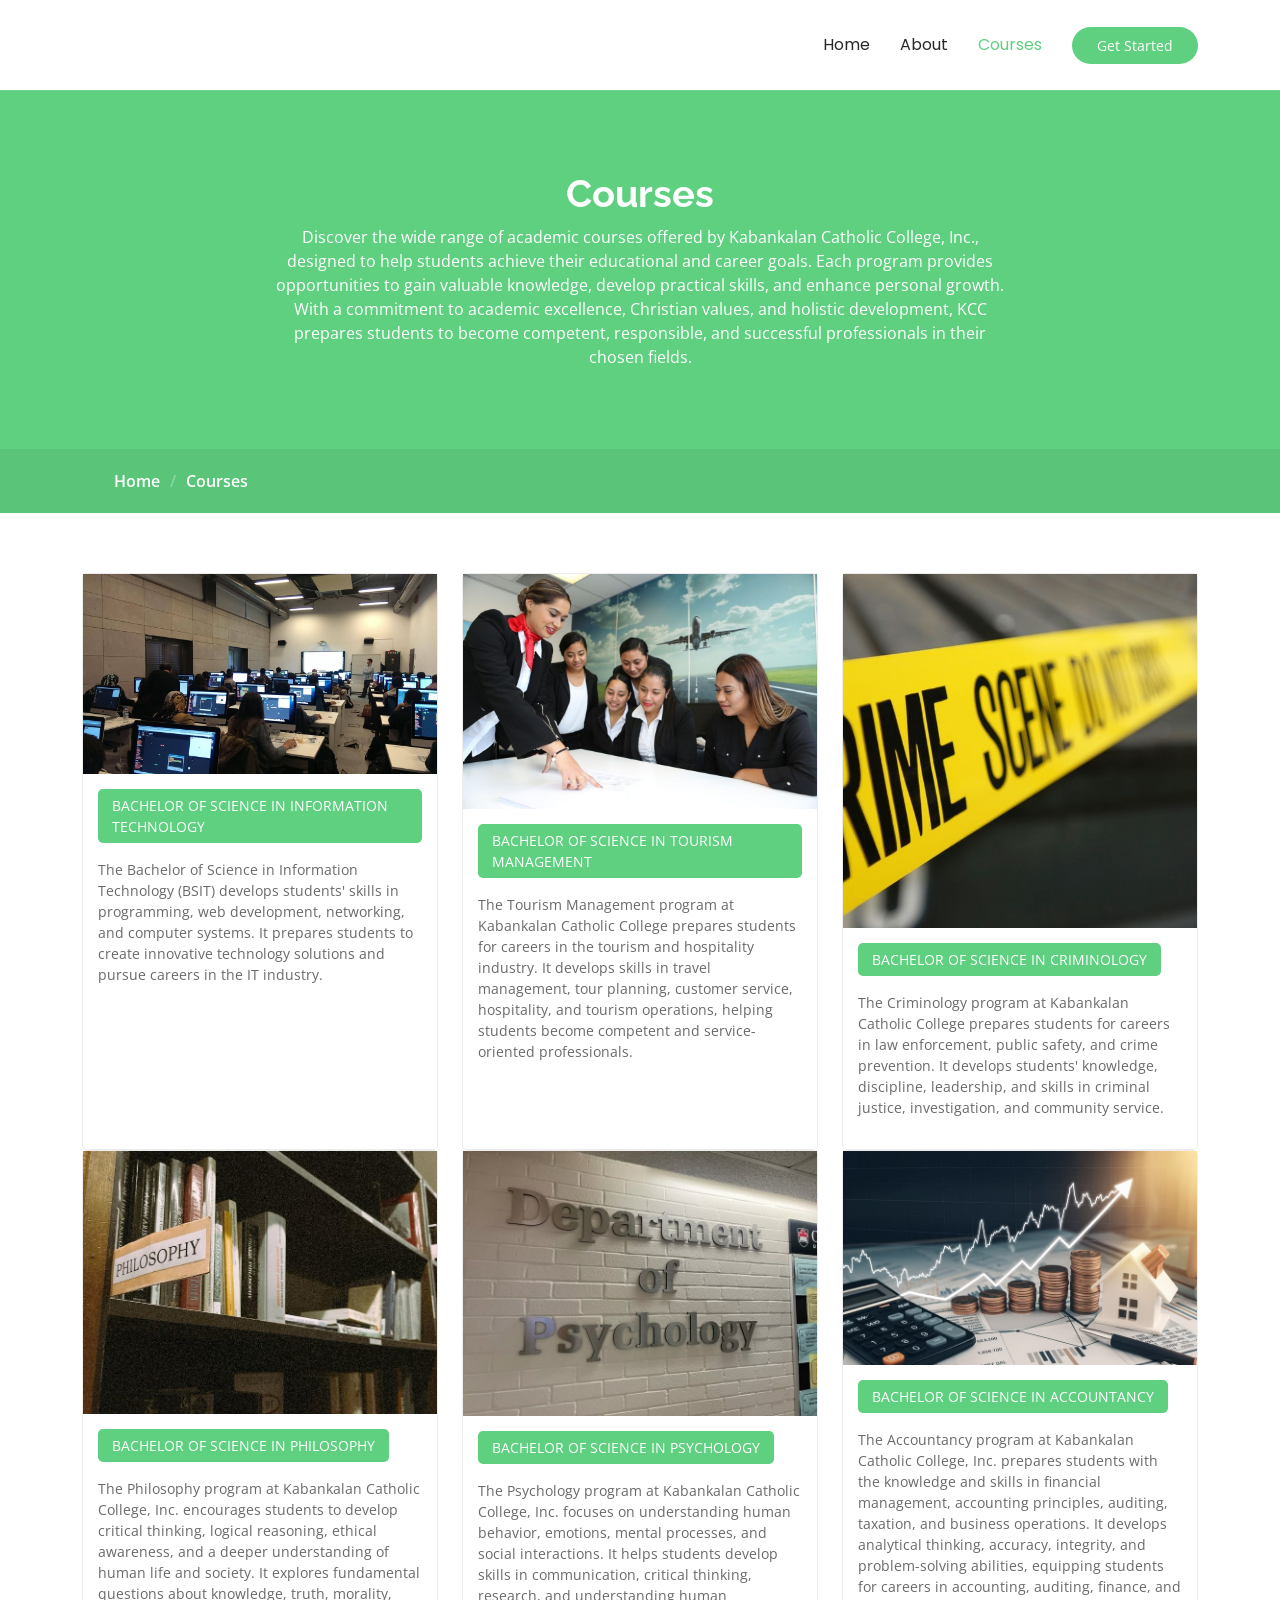
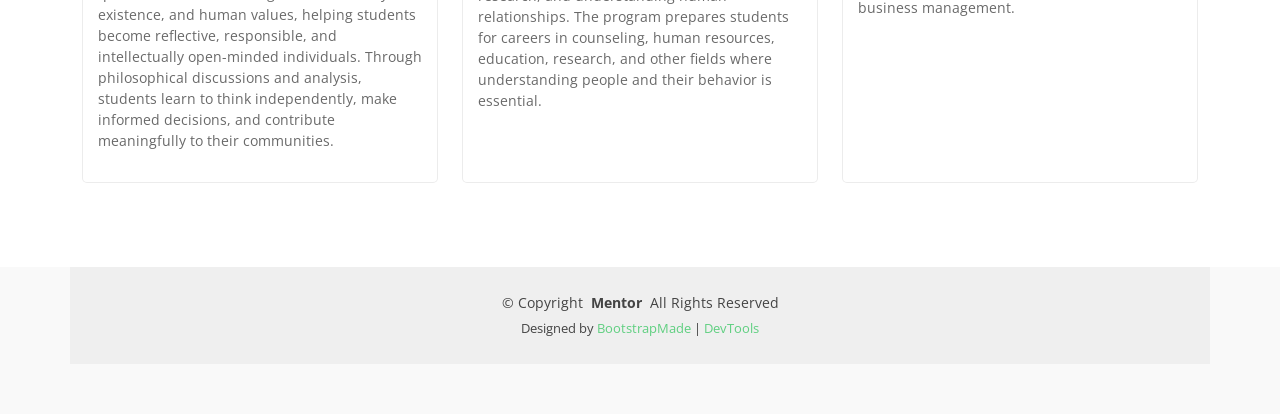
==== anolga-project-2/courses.html @ db8dd502 "Add files via upload" ====
<!DOCTYPE html>
<html lang="en">

<head>
  <meta charset="utf-8">
  <meta content="width=device-width, initial-scale=1.0" name="viewport">
  <title>Courses - Mentor Bootstrap Template</title>
  <meta name="description" content="">
  <meta name="keywords" content="">

  <!-- Favicons -->
  <link href="assets/img/favicon.png" rel="icon">
  <link href="assets/img/apple-touch-icon.png" rel="apple-touch-icon">

  <!-- Fonts -->
  <link href="https://fonts.googleapis.com" rel="preconnect">
  <link href="https://fonts.gstatic.com" rel="preconnect" crossorigin>
  <link
    href="https://fonts.googleapis.com/css2?family=Open+Sans:ital,wght@0,300;0,400;0,500;0,600;0,700;0,800;1,300;1,400;1,500;1,600;1,700;1,800&family=Poppins:ital,wght@0,100;0,200;0,300;0,400;0,500;0,600;0,700;0,800;0,900;1,100;1,200;1,300;1,400;1,500;1,600;1,700;1,800;1,900&family=Raleway:ital,wght@0,100;0,200;0,300;0,400;0,500;0,600;0,700;0,800;0,900;1,100;1,200;1,300;1,400;1,500;1,600;1,700;1,800;1,900&display=swap"
    rel="stylesheet">

  <!-- Vendor CSS Files -->
  <link href="assets/vendor/bootstrap/css/bootstrap.min.css" rel="stylesheet">
  <link href="assets/vendor/bootstrap-icons/bootstrap-icons.css" rel="stylesheet">
  <link href="assets/vendor/aos/aos.css" rel="stylesheet">
  <link href="assets/vendor/glightbox/css/glightbox.min.css" rel="stylesheet">
  <link href="assets/vendor/swiper/swiper-bundle.min.css" rel="stylesheet">

  <!-- Main CSS File -->
  <link href="assets/css/main.css" rel="stylesheet">

  <!-- =======================================================
  * Template Name: Mentor
  * Template URL: https://bootstrapmade.com/mentor-free-education-bootstrap-theme/
  * Updated: Jul 07 2025 with Bootstrap v5.3.7
  * Author: BootstrapMade.com
  * License: https://bootstrapmade.com/license/
  ======================================================== -->
</head>

<body class="courses-page">

  <header id="header" class="header d-flex align-items-center sticky-top">
    <div class="container-fluid container-xl position-relative d-flex align-items-center">

      <a href="index.html" class="logo d-flex align-items-center me-auto">
        <!-- Uncomment the line below if you also wish to use an image logo -->
        <!-- <img src="assets/img/logo.webp" alt=""> -->
      </a>

      <nav id="navmenu" class="navmenu">
        <ul>
          <li><a href="index.html">Home<br></a></li>
          <li><a href="about.html">About</a></li>
          <li><a href="courses.html" class="active">Courses</a></li>
        </ul>
        <i class="mobile-nav-toggle d-xl-none bi bi-list"></i>
      </nav>

      <a class="btn-getstarted" href="courses.html">Get Started</a>

    </div>
  </header>

  <main class="main">

    <!-- Page Title -->
    <div class="page-title" data-aos="fade">
      <div class="heading">
        <div class="container">
          <div class="row d-flex justify-content-center text-center">
            <div class="col-lg-8">
              <h1>Courses</h1>
              <p class="mb-0">Discover the wide range of academic courses offered by Kabankalan Catholic College, Inc., designed to help students achieve their educational and career goals. Each program provides opportunities to gain valuable knowledge, develop practical skills, and enhance personal growth. With a commitment to academic excellence, Christian values, and holistic development, KCC prepares students to become competent, responsible, and successful professionals in their chosen fields.</p>
            </div>
          </div>
        </div>
      </div>
      <nav class="breadcrumbs">
        <div class="container">
          <ol>
            <li><a href="index.html">Home</a></li>
            <li class="current">Courses</li>
          </ol>
        </div>
      </nav>
    </div><!-- End Page Title -->

    <!-- Courses Section -->
    <section id="courses" class="courses section">

      <div class="container">

        <div class="row">

          <div class="col-lg-4 col-md-6 d-flex align-items-stretch" data-aos="zoom-in" data-aos-delay="100">
            <div class="course-item">
              <img src="assets/img/course/course-pinterest.jpg" class="img-fluid" alt="Students working with computers in a technology course">
              <div class="course-content">
                <div class="d-flex justify-content-between align-items-center mb-3">
                  <p class="category">BACHELOR OF SCIENCE IN INFORMATION TECHNOLOGY</p>
                </div>

                <p class="description">The Bachelor of Science in Information Technology (BSIT) develops students' skills in programming, web development, networking, and computer systems. It prepares students to create innovative technology solutions and pursue careers in the IT industry.</p>
              </div>
            </div>
          </div> <!-- End Course Item-->

          <div class="col-lg-4 col-md-6 d-flex align-items-stretch mt-4 mt-md-0" data-aos="zoom-in"
            data-aos-delay="200">
            <div class="course-item">
              <img src="assets/img/course/marketing-pinterest.jpg" class="img-fluid" alt="Aviation marketing team reviewing plans">
              <div class="course-content">
                <div class="d-flex justify-content-between align-items-center mb-3">
                  <p class="category">BACHELOR OF SCIENCE IN TOURISM MANAGEMENT</p>
                </div>

                <p class="description">The Tourism Management program at Kabankalan Catholic College prepares students for careers in the tourism and hospitality industry. It develops skills in travel management, tour planning, customer service, hospitality, and tourism operations, helping students become competent and service-oriented professionals.</p>
              </div>
            </div>
          </div> <!-- End Course Item-->

          <div class="col-lg-4 col-md-6 d-flex align-items-stretch mt-4 mt-lg-0" data-aos="zoom-in"
            data-aos-delay="300">
            <div class="course-item">
              <img src="assets/img/course/content-pinterest.jpg" class="img-fluid" alt="Crime scene tape for criminology course">
              <div class="course-content">
                <div class="d-flex justify-content-between align-items-center mb-3">
                  <p class="category">BACHELOR OF SCIENCE IN CRIMINOLOGY</p>
                </div>

                <p class="description">The Criminology program at Kabankalan Catholic College prepares students for careers in law enforcement, public safety, and crime prevention. It develops students' knowledge, discipline, leadership, and skills in criminal justice, investigation, and community service.</p>
              </div>
            </div>
          </div>
          
        <div class="col-lg-4 col-md-6 d-flex align-items-stretch mt-4 mt-lg-0" data-aos="zoom-in"
            data-aos-delay="300">
            <div class="course-item">
              <img src="assets/img/course/philosophy-pinterest.jpg" class="img-fluid" alt="Philosophy books on a library shelf">
              <div class="course-content">
                <div class="d-flex justify-content-between align-items-center mb-3">
                  <p class="category">BACHELOR OF SCIENCE IN PHILOSOPHY</p>
                </div>

                <p class="description">The Philosophy program at Kabankalan Catholic College, Inc. encourages students to develop critical thinking, logical reasoning, ethical awareness, and a deeper understanding of human life and society. It explores fundamental questions about knowledge, truth, morality, existence, and human values, helping students become reflective, responsible, and intellectually open-minded individuals. Through philosophical discussions and analysis, students learn to think independently, make informed decisions, and contribute meaningfully to their communities.</p>
              </div>
            </div>
          </div>

          <div class="col-lg-4 col-md-6 d-flex align-items-stretch mt-4 mt-lg-0" data-aos="zoom-in"
            data-aos-delay="300">
            <div class="course-item">
              <img src="assets/img/course/psychology-pinterest.jpg" class="img-fluid" alt="Department of Psychology sign on a wall">
              <div class="course-content">
                <div class="d-flex justify-content-between align-items-center mb-3">
                  <p class="category">BACHELOR OF SCIENCE IN PSYCHOLOGY</p>
                </div>

                <p class="description">The Psychology program at Kabankalan Catholic College, Inc. focuses on understanding human behavior, emotions, mental processes, and social interactions. It helps students develop skills in communication, critical thinking, research, and understanding human relationships. The program prepares students for careers in counseling, human resources, education, research, and other fields where understanding people and their behavior is essential.</p>
              </div>
            </div>
          </div>

          <div class="col-lg-4 col-md-6 d-flex align-items-stretch mt-4 mt-lg-0" data-aos="zoom-in"
            data-aos-delay="300">
            <div class="course-item">
              <img src="assets/img/course/accountancy-pinterest.jpg" class="img-fluid" alt="Calculator, coins, and a rising financial chart">
              <div class="course-content">
                <div class="d-flex justify-content-between align-items-center mb-3">
                  <p class="category">BACHELOR OF SCIENCE IN ACCOUNTANCY</p>
                </div>

                <p class="description">The Accountancy program at Kabankalan Catholic College, Inc. prepares students with the knowledge and skills in financial management, accounting principles, auditing, taxation, and business operations. It develops analytical thinking, accuracy, integrity, and problem-solving abilities, equipping students for careers in accounting, auditing, finance, and business management.</p>
              </div>
            </div>
          </div>

        </div>

      </div>

    </section><!-- /Courses Section -->

  </main>

  <footer id="footer" class="footer position-relative light-background">

    <div class="container copyright text-center mt-4">
      <p>© <span>Copyright</span> <strong class="px-1 sitename">Mentor</strong> <span>All Rights Reserved</span></p>
      <div class="credits">
        <!-- All the links in the footer should remain intact. -->
        <!-- You can delete the links only if you've purchased the pro version. -->
        <!-- Licensing information: https://bootstrapmade.com/license/ -->
        Designed by <a href="https://bootstrapmade.com/">BootstrapMade</a> | <a
          href="https://bootstrapmade.com/tools/">DevTools</a>
      </div>
    </div>

  </footer>

  <!-- Scroll Top -->
  <a href="#" id="scroll-top" class="scroll-top d-flex align-items-center justify-content-center"><i
      class="bi bi-arrow-up-short"></i></a>

  <!-- Preloader -->
  <div id="preloader"></div>

  <!-- Vendor JS Files -->
  <script src="assets/vendor/bootstrap/js/bootstrap.bundle.min.js"></script>
  <script src="assets/vendor/aos/aos.js"></script>
  <script src="assets/vendor/glightbox/js/glightbox.min.js"></script>
  <script src="assets/vendor/purecounter/purecounter_vanilla.js"></script>
  <script src="assets/vendor/swiper/swiper-bundle.min.js"></script>

  <!-- Main JS File -->
  <script src="assets/js/main.js"></script>

</body>

</html>
---- anolga-project-2/assets/css/main.css ----
/**
* Template Name: Mentor
* Template URL: https://bootstrapmade.com/mentor-free-education-bootstrap-theme/
* Updated: Jul 07 2025 with Bootstrap v5.3.7
* Author: BootstrapMade.com
* License: https://bootstrapmade.com/license/
*/

/*--------------------------------------------------------------
# Font & Color Variables
# Help: https://bootstrapmade.com/color-system/
--------------------------------------------------------------*/
/* Fonts */
:root {
  --default-font: "Open Sans",  system-ui, -apple-system, "Segoe UI", Roboto, "Helvetica Neue", Arial, "Noto Sans", "Liberation Sans", sans-serif, "Apple Color Emoji", "Segoe UI Emoji", "Segoe UI Symbol", "Noto Color Emoji";
  --heading-font: "Raleway",  sans-serif;
  --nav-font: "Poppins",  sans-serif;
}

/* Global Colors - The following color variables are used throughout the website. Updating them here will change the color scheme of the entire website */
:root { 
  --background-color: #ffffff; /* Background color for the entire website, including individual sections */
  --default-color: #444444; /* Default color used for the majority of the text content across the entire website */
  --heading-color: #37423b; /* Color for headings, subheadings and title throughout the website */
  --accent-color: #5fcf80; /* Accent color that represents your brand on the website. It's used for buttons, links, and other elements that need to stand out */
  --surface-color: #ffffff; /* The surface color is used as a background of boxed elements within sections, such as cards, icon boxes, or other elements that require a visual separation from the global background. */
  --contrast-color: #ffffff; /* Contrast color for text, ensuring readability against backgrounds of accent, heading, or default colors. */
}

/* Nav Menu Colors - The following color variables are used specifically for the navigation menu. They are separate from the global colors to allow for more customization options */
:root {
  --nav-color: #272828;  /* The default color of the main navmenu links */
  --nav-hover-color: #5fcf80; /* Applied to main navmenu links when they are hovered over or active */
  --nav-mobile-background-color: #ffffff; /* Used as the background color for mobile navigation menu */
  --nav-dropdown-background-color: #ffffff; /* Used as the background color for dropdown items that appear when hovering over primary navigation items */
  --nav-dropdown-color: #272828; /* Used for navigation links of the dropdown items in the navigation menu. */
  --nav-dropdown-hover-color: #5fcf80; /* Similar to --nav-hover-color, this color is applied to dropdown navigation links when they are hovered over. */
}

/* Color Presets - These classes override global colors when applied to any section or element, providing reuse of the sam color scheme. */

.light-background {
  --background-color: #f9f9f9;
  --surface-color: #ffffff;
}

.dark-background {
  --background-color: #060606;
  --default-color: #ffffff;
  --heading-color: #ffffff;
  --surface-color: #252525;
  --contrast-color: #ffffff;
}

/* Smooth scroll */
:root {
  scroll-behavior: smooth;
}

/*--------------------------------------------------------------
# General Styling & Shared Classes
--------------------------------------------------------------*/
body {
  color: var(--default-color);
  background-color: var(--background-color);
  font-family: var(--default-font);
}

a {
  color: var(--accent-color);
  text-decoration: none;
  transition: 0.3s;
}

a:hover {
  color: color-mix(in srgb, var(--accent-color), transparent 25%);
  text-decoration: none;
}

h1,
h2,
h3,
h4,
h5,
h6 {
  color: var(--heading-color);
  font-family: var(--heading-font);
}

/* Email Form Messages
------------------------------*/
.email-form .error-message {
  display: none;
  background: #df1529;
  color: #ffffff;
  text-align: left;
  padding: 15px;
  margin-bottom: 24px;
  font-weight: 600;
}

.email-form .sent-message {
  display: none;
  color: #ffffff;
  background: #059652;
  text-align: center;
  padding: 15px;
  margin-bottom: 24px;
  font-weight: 600;
}

.email-form .loading {
  display: none;
  background: var(--surface-color);
  text-align: center;
  padding: 15px;
  margin-bottom: 24px;
}

.email-form .loading:before {
  content: "";
  display: inline-block;
  border-radius: 50%;
  width: 24px;
  height: 24px;
  margin: 0 10px -6px 0;
  border: 3px solid var(--accent-color);
  border-top-color: var(--surface-color);
  animation: email-form-loading 1s linear infinite;
}

@keyframes email-form-loading {
  0% {
    transform: rotate(0deg);
  }

  100% {
    transform: rotate(360deg);
  }
}

/* Pulsating Play Button
------------------------------*/
.pulsating-play-btn {
  width: 94px;
  height: 94px;
  background: radial-gradient(var(--accent-color) 50%, color-mix(in srgb, var(--accent-color), transparent 75%) 52%);
  border-radius: 50%;
  display: block;
  position: relative;
  overflow: hidden;
}

.pulsating-play-btn:before {
  content: "";
  position: absolute;
  width: 120px;
  height: 120px;
  animation-delay: 0s;
  animation: pulsate-play-btn 2s;
  animation-direction: forwards;
  animation-iteration-count: infinite;
  animation-timing-function: steps;
  opacity: 1;
  border-radius: 50%;
  border: 5px solid color-mix(in srgb, var(--accent-color), transparent 30%);
  top: -15%;
  left: -15%;
  background: rgba(198, 16, 0, 0);
}

.pulsating-play-btn:after {
  content: "";
  position: absolute;
  left: 50%;
  top: 50%;
  transform: translateX(-40%) translateY(-50%);
  width: 0;
  height: 0;
  border-top: 10px solid transparent;
  border-bottom: 10px solid transparent;
  border-left: 15px solid #fff;
  z-index: 100;
  transition: all 400ms cubic-bezier(0.55, 0.055, 0.675, 0.19);
}

.pulsating-play-btn:hover:before {
  content: "";
  position: absolute;
  left: 50%;
  top: 50%;
  transform: translateX(-40%) translateY(-50%);
  width: 0;
  height: 0;
  border: none;
  border-top: 10px solid transparent;
  border-bottom: 10px solid transparent;
  border-left: 15px solid #fff;
  z-index: 200;
  animation: none;
  border-radius: 0;
}

.pulsating-play-btn:hover:after {
  border-left: 15px solid var(--accent-color);
  transform: scale(20);
}

@keyframes pulsate-play-btn {
  0% {
    transform: scale(0.6, 0.6);
    opacity: 1;
  }

  100% {
    transform: scale(1, 1);
    opacity: 0;
  }
}

/*--------------------------------------------------------------
# Global Header
--------------------------------------------------------------*/
.header {
  color: var(--default-color);
  background-color: var(--background-color);
  padding: 15px 0;
  transition: all 0.5s;
  z-index: 997;
}

.header .logo {
  line-height: 1;
}

.header .logo img {
  max-height: 36px;
  margin-right: 8px;
}

.header .logo h1 {
  font-weight: 700;
  font-size: 30px;
  margin: 0;
  letter-spacing: 1px;
  text-transform: uppercase;
  color: var(--accent-color);
}

.header .btn-getstarted,
.header .btn-getstarted:focus {
  color: var(--contrast-color);
  background: var(--accent-color);
  font-size: 14px;
  padding: 8px 25px;
  margin: 0 0 0 30px;
  border-radius: 50px;
  transition: 0.3s;
}

.header .btn-getstarted:hover,
.header .btn-getstarted:focus:hover {
  color: var(--contrast-color);
  background: color-mix(in srgb, var(--accent-color), transparent 15%);
}

@media (max-width: 1200px) {
  .header .logo {
    order: 1;
  }

  .header .btn-getstarted {
    order: 2;
    margin: 0 15px 0 0;
    padding: 6px 15px;
  }

  .header .navmenu {
    order: 3;
  }
}

.scrolled .header {
  box-shadow: 0px 0 18px rgba(0, 0, 0, 0.1);
}

/*--------------------------------------------------------------
# Navigation Menu
--------------------------------------------------------------*/
/* Navmenu - Desktop */
@media (min-width: 1200px) {
  .navmenu {
    padding: 0;
  }

  .navmenu ul {
    margin: 0;
    padding: 0;
    display: flex;
    list-style: none;
    align-items: center;
  }

  .navmenu li {
    position: relative;
  }

  .navmenu a,
  .navmenu a:focus {
    color: var(--nav-color);
    padding: 18px 15px;
    font-size: 16px;
    font-family: var(--nav-font);
    font-weight: 400;
    display: flex;
    align-items: center;
    justify-content: space-between;
    white-space: nowrap;
    transition: 0.3s;
  }

  .navmenu a i,
  .navmenu a:focus i {
    font-size: 12px;
    line-height: 0;
    margin-left: 5px;
    transition: 0.3s;
  }

  .navmenu li:last-child a {
    padding-right: 0;
  }

  .navmenu li:hover>a,
  .navmenu .active,
  .navmenu .active:focus {
    color: var(--nav-hover-color);
  }

  .navmenu .dropdown ul {
    margin: 0;
    padding: 10px 0;
    background: var(--nav-dropdown-background-color);
    display: block;
    position: absolute;
    visibility: hidden;
    left: 14px;
    top: 130%;
    opacity: 0;
    transition: 0.3s;
    border-radius: 4px;
    z-index: 99;
    box-shadow: 0px 0px 30px rgba(0, 0, 0, 0.1);
  }

  .navmenu .dropdown ul li {
    min-width: 200px;
  }

  .navmenu .dropdown ul a {
    padding: 10px 20px;
    font-size: 15px;
    text-transform: none;
    color: var(--nav-dropdown-color);
  }

  .navmenu .dropdown ul a i {
    font-size: 12px;
  }

  .navmenu .dropdown ul a:hover,
  .navmenu .dropdown ul .active:hover,
  .navmenu .dropdown ul li:hover>a {
    color: var(--nav-dropdown-hover-color);
  }

  .navmenu .dropdown:hover>ul {
    opacity: 1;
    top: 100%;
    visibility: visible;
  }

  .navmenu .dropdown .dropdown ul {
    top: 0;
    left: -90%;
    visibility: hidden;
  }

  .navmenu .dropdown .dropdown:hover>ul {
    opacity: 1;
    top: 0;
    left: -100%;
    visibility: visible;
  }
}

/* Navmenu - Mobile */
@media (max-width: 1199px) {
  .mobile-nav-toggle {
    color: var(--nav-color);
    font-size: 28px;
    line-height: 0;
    margin-right: 10px;
    cursor: pointer;
    transition: color 0.3s;
  }

  .navmenu {
    padding: 0;
    z-index: 9997;
  }

  .navmenu ul {
    display: none;
    list-style: none;
    position: absolute;
    inset: 60px 20px 20px 20px;
    padding: 10px 0;
    margin: 0;
    border-radius: 6px;
    background-color: var(--nav-mobile-background-color);
    border: 1px solid color-mix(in srgb, var(--default-color), transparent 90%);
    box-shadow: none;
    overflow-y: auto;
    transition: 0.3s;
    z-index: 9998;
  }

  .navmenu a,
  .navmenu a:focus {
    color: var(--nav-dropdown-color);
    padding: 10px 20px;
    font-family: var(--nav-font);
    font-size: 17px;
    font-weight: 500;
    display: flex;
    align-items: center;
    justify-content: space-between;
    white-space: nowrap;
    transition: 0.3s;
  }

  .navmenu a i,
  .navmenu a:focus i {
    font-size: 12px;
    line-height: 0;
    margin-left: 5px;
    width: 30px;
    height: 30px;
    display: flex;
    align-items: center;
    justify-content: center;
    border-radius: 50%;
    transition: 0.3s;
    background-color: color-mix(in srgb, var(--accent-color), transparent 90%);
  }

  .navmenu a i:hover,
  .navmenu a:focus i:hover {
    background-color: var(--accent-color);
    color: var(--contrast-color);
  }

  .navmenu a:hover,
  .navmenu .active,
  .navmenu .active:focus {
    color: var(--nav-dropdown-hover-color);
  }

  .navmenu .active i,
  .navmenu .active:focus i {
    background-color: var(--accent-color);
    color: var(--contrast-color);
    transform: rotate(180deg);
  }

  .navmenu .dropdown ul {
    position: static;
    display: none;
    z-index: 99;
    padding: 10px 0;
    margin: 10px 20px;
    background-color: var(--nav-dropdown-background-color);
    transition: all 0.5s ease-in-out;
  }

  .navmenu .dropdown ul ul {
    background-color: rgba(33, 37, 41, 0.1);
  }

  .navmenu .dropdown>.dropdown-active {
    display: block;
    background-color: rgba(33, 37, 41, 0.03);
  }

  .mobile-nav-active {
    overflow: hidden;
  }

  .mobile-nav-active .mobile-nav-toggle {
    color: #fff;
    position: absolute;
    font-size: 32px;
    top: 15px;
    right: 15px;
    margin-right: 0;
    z-index: 9999;
  }

  .mobile-nav-active .navmenu {
    position: fixed;
    overflow: hidden;
    inset: 0;
    background: rgba(33, 37, 41, 0.8);
    transition: 0.3s;
  }

  .mobile-nav-active .navmenu>ul {
    display: block;
  }
}

/*--------------------------------------------------------------
# Global Footer
--------------------------------------------------------------*/
.footer {
  color: var(--default-color);
  background-color: var(--background-color);
  font-size: 14px;
  padding-bottom: 50px;
  position: relative;
}

.footer .footer-top {
  padding-top: 50px;
}

.footer .footer-about .logo {
  margin-bottom: 0;
}

.footer .footer-about .logo img {
  max-height: 40px;
  margin-right: 6px;
}

.footer .footer-about .logo span {
  font-size: 26px;
  font-weight: 700;
  letter-spacing: 1px;
  font-family: var(--heading-font);
  color: var(--heading-color);
}

.footer .footer-about p {
  font-size: 14px;
  font-family: var(--heading-font);
}

.footer .social-links a {
  display: flex;
  align-items: center;
  justify-content: center;
  width: 40px;
  height: 40px;
  border-radius: 50%;
  border: 1px solid color-mix(in srgb, var(--default-color), transparent 50%);
  font-size: 16px;
  color: color-mix(in srgb, var(--default-color), transparent 30%);
  margin-right: 10px;
  transition: 0.3s;
}

.footer .social-links a:hover {
  color: var(--accent-color);
  border-color: var(--accent-color);
}

.footer h4 {
  font-size: 16px;
  font-weight: bold;
  position: relative;
  padding-bottom: 12px;
}

.footer .footer-links {
  margin-bottom: 30px;
}

.footer .footer-links ul {
  list-style: none;
  padding: 0;
  margin: 0;
}

.footer .footer-links ul i {
  padding-right: 2px;
  font-size: 12px;
  line-height: 0;
}

.footer .footer-links ul li {
  padding: 10px 0;
  display: flex;
  align-items: center;
}

.footer .footer-links ul li:first-child {
  padding-top: 0;
}

.footer .footer-links ul a {
  color: color-mix(in srgb, var(--default-color), transparent 30%);
  display: inline-block;
  line-height: 1;
}

.footer .footer-links ul a:hover {
  color: var(--accent-color);
}

.footer .footer-contact p {
  margin-bottom: 5px;
}

.footer .footer-newsletter .newsletter-form {
  margin-top: 30px;
  margin-bottom: 15px;
  padding: 6px 8px;
  position: relative;
  border-radius: 50px;
  border: 1px solid color-mix(in srgb, var(--default-color), transparent 80%);
  display: flex;
  background-color: var(--surface-color);
  transition: 0.3s;
}

.footer .footer-newsletter .newsletter-form:focus-within {
  border-color: var(--accent-color);
}

.footer .footer-newsletter .newsletter-form input[type=email] {
  border: 0;
  padding: 4px 8px;
  width: 100%;
  background-color: var(--surface-color);
  color: var(--default-color);
}

.footer .footer-newsletter .newsletter-form input[type=email]:focus-visible {
  outline: none;
}

.footer .footer-newsletter .newsletter-form input[type=submit] {
  border: 0;
  font-size: 16px;
  padding: 0 20px 2px 20px;
  margin: -7px -8px -7px 0;
  background: var(--accent-color);
  color: var(--contrast-color);
  transition: 0.3s;
  border-radius: 50px;
}

.footer .footer-newsletter .newsletter-form input[type=submit]:hover {
  background: color-mix(in srgb, var(--accent-color), transparent 20%);
}

.footer .copyright {
  padding-top: 25px;
  padding-bottom: 25px;
  background-color: color-mix(in srgb, var(--default-color), transparent 95%);
}

.footer .copyright p {
  margin-bottom: 0;
}

.footer .credits {
  margin-top: 6px;
  font-size: 13px;
}

/*--------------------------------------------------------------
# Preloader
--------------------------------------------------------------*/
#preloader {
  position: fixed;
  inset: 0;
  z-index: 999999;
  overflow: hidden;
  background: var(--background-color);
  transition: all 0.6s ease-out;
}

#preloader:before {
  content: "";
  position: fixed;
  top: calc(50% - 30px);
  left: calc(50% - 30px);
  border: 6px solid #ffffff;
  border-color: var(--accent-color) transparent var(--accent-color) transparent;
  border-radius: 50%;
  width: 60px;
  height: 60px;
  animation: animate-preloader 1.5s linear infinite;
}

@keyframes animate-preloader {
  0% {
    transform: rotate(0deg);
  }

  100% {
    transform: rotate(360deg);
  }
}

/*--------------------------------------------------------------
# Scroll Top Button
--------------------------------------------------------------*/
.scroll-top {
  position: fixed;
  visibility: hidden;
  opacity: 0;
  right: 15px;
  bottom: -15px;
  z-index: 99999;
  background-color: var(--accent-color);
  width: 44px;
  height: 44px;
  border-radius: 50px;
  transition: all 0.4s;
}

.scroll-top i {
  font-size: 24px;
  color: var(--contrast-color);
  line-height: 0;
}

.scroll-top:hover {
  background-color: color-mix(in srgb, var(--accent-color), transparent 20%);
  color: var(--contrast-color);
}

.scroll-top.active {
  visibility: visible;
  opacity: 1;
  bottom: 15px;
}

/*--------------------------------------------------------------
# Disable aos animation delay on mobile devices
--------------------------------------------------------------*/
@media screen and (max-width: 768px) {
  [data-aos-delay] {
    transition-delay: 0 !important;
  }
}

/*--------------------------------------------------------------
# Global Page Titles & Breadcrumbs
--------------------------------------------------------------*/
.page-title {
  --default-color: var(--contrast-color);
  --background-color: var(--accent-color);
  --heading-color: var(--contrast-color);
  color: var(--default-color);
  background-color: var(--background-color);
  position: relative;
}

.page-title .heading {
  padding: 80px 0;
  border-top: 1px solid color-mix(in srgb, var(--default-color), transparent 90%);
}

.page-title .heading h1 {
  font-size: 38px;
  font-weight: 700;
}

.page-title nav {
  background-color: color-mix(in srgb, var(--accent-color) 90%, black 5%);
  padding: 20px 0;
}

.page-title nav a {
  color: var(--default-color);
}

.page-title nav ol {
  display: flex;
  flex-wrap: wrap;
  list-style: none;
  margin: 0;
  font-size: 16px;
  font-weight: 600;
}

.page-title nav ol li+li {
  padding-left: 10px;
}

.page-title nav ol li+li::before {
  content: "/";
  display: inline-block;
  padding-right: 10px;
  color: color-mix(in srgb, var(--default-color), transparent 70%);
}

/*--------------------------------------------------------------
# Global Sections
--------------------------------------------------------------*/
section,
.section {
  color: var(--default-color);
  background-color: var(--background-color);
  padding: 60px 0;
  scroll-margin-top: 900px;
  overflow: clip;
}

@media (max-width: 1199px) {

  section,
  .section {
    scroll-margin-top: 66px;
  }
}

/*--------------------------------------------------------------
# Global Section Titles
--------------------------------------------------------------*/
.section-title {
  padding-bottom: 60px;
  position: relative;
}

.section-title h2 {
  font-size: 14px;
  font-weight: 500;
  padding: 0;
  line-height: 1px;
  margin: 0;
  letter-spacing: 1.5px;
  text-transform: uppercase;
  color: color-mix(in srgb, var(--default-color), transparent 50%);
  position: relative;
}

.section-title h2::after {
  content: "";
  width: 120px;
  height: 1px;
  display: inline-block;
  background: var(--accent-color);
  margin: 4px 10px;
}

.section-title p {
  color: var(--heading-color);
  margin: 0;
  font-size: 36px;
  font-weight: 700;
  font-family: var(--nav-font);
  text-transform: uppercase;
}

/*--------------------------------------------------------------
# Hero Section
--------------------------------------------------------------*/
.hero {
  width: 100%;
  min-height: 80vh;
  position: relative;
  padding: 80px 0;
  display: flex;
  align-items: center;
  justify-content: center;
  color: var(--default-color);
}

.hero img {
  position: absolute;
  inset: 0;
  display: block;
  width: 100%;
  height: 100%;
  object-fit: cover;
  z-index: 1;
}

.hero:before {
  content: "";
  background: color-mix(in srgb, var(--background-color), transparent 60%);
  position: absolute;
  inset: 0;
  z-index: 2;
}

.hero .container {
  position: relative;
  z-index: 3;
}

.hero h2 {
  margin: 0;
  font-size: 48px;
  font-weight: 700;
}

.hero p {
  color: color-mix(in srgb, var(--default-color), transparent 20%);
  margin: 10px 0 0 0;
  font-size: 24px;
}

.hero .btn-get-started {
  font-weight: 500;
  font-size: 15px;
  letter-spacing: 1px;
  display: inline-block;
  padding: 8px 35px 10px 35px;
  border-radius: 50px;
  transition: 0.4s;
  margin-top: 30px;
  border: 2px solid var(--default-color);
  color: var(--default-color);
}

.hero .btn-get-started:hover {
  background: var(--accent-color);
  border: 2px solid var(--accent-color);
}

@media (max-width: 768px) {
  .hero h2 {
    font-size: 32px;
  }

  .hero p {
    font-size: 18px;
  }
}

/*--------------------------------------------------------------
# About Section
--------------------------------------------------------------*/
.about .content h3 {
  font-size: 2rem;
  font-weight: 700;
}

.about .content ul {
  list-style: none;
  padding: 0;
}

.about .content ul li {
  padding-bottom: 10px;
}

.about .content ul i {
  font-size: 1.25rem;
  margin-right: 4px;
  color: var(--accent-color);
}

.about .content p:last-child {
  margin-bottom: 0;
}

.about .content .read-more {
  background: var(--accent-color);
  color: var(--contrast-color);
  font-family: var(--heading-font);
  font-weight: 500;
  font-size: 15px;
  letter-spacing: 1px;
  padding: 10px 24px 12px 24px;
  border-radius: 50px;
  transition: 0.3s;
  display: inline-flex;
  align-items: center;
  justify-content: center;
}

.about .content .read-more i {
  font-size: 18px;
  margin-left: 5px;
  line-height: 0;
  transition: 0.3s;
}

.about .content .read-more:hover {
  background: color-mix(in srgb, var(--accent-color), transparent 20%);
  padding-right: 19px;
}

.about .content .read-more:hover i {
  margin-left: 10px;
}

/*--------------------------------------------------------------
# Counts Section
--------------------------------------------------------------*/
.counts {
  padding: 25px 0;
}

.counts .stats-item {
  padding: 30px;
  width: 100%;
}

.counts .stats-item span {
  font-size: 48px;
  display: block;
  color: var(--accent-color);
  font-weight: 700;
}

.counts .stats-item p {
  color: color-mix(in srgb, var(--default-color), transparent 40%);
  padding: 0;
  margin: 0;
  font-family: var(--heading-font);
  font-size: 15px;
  font-weight: 600;
}

/*--------------------------------------------------------------
# Why Us Section
--------------------------------------------------------------*/
.why-us .why-box {
  color: var(--contrast-color);
  background: var(--accent-color);
  padding: 30px;
}

.why-us .why-box h3 {
  color: var(--contrast-color);
  font-weight: 700;
  font-size: 34px;
  margin-bottom: 30px;
}

.why-us .why-box p {
  margin-bottom: 30px;
}

.why-us .why-box .more-btn {
  display: inline-block;
  background: color-mix(in srgb, var(--contrast-color), transparent 85%);
  padding: 8px 40px 10px 40px;
  color: var(--contrast-color);
  transition: all ease-in-out 0.4s;
  border-radius: 50px;
}

.why-us .why-box .more-btn i {
  font-size: 14px;
}

.why-us .why-box .more-btn:hover {
  color: var(--accent-color);
  background: var(--surface-color);
}

.why-us .icon-box {
  background-color: var(--surface-color);
  text-align: center;
  padding: 40px 30px;
  width: 100%;
  height: 100%;
  border: 1px solid color-mix(in srgb, var(--default-color), transparent 90%);
}

.why-us .icon-box i {
  color: var(--accent-color);
  font-size: 32px;
  margin-bottom: 30px;
  background: color-mix(in srgb, var(--accent-color), transparent 95%);
  border-radius: 50px;
  display: flex;
  align-items: center;
  justify-content: center;
  width: 72px;
  height: 72px;
  transition: 0.3s;
}

.why-us .icon-box h4 {
  font-size: 20px;
  font-weight: 700;
  margin: 0 0 30px 0;
}

.why-us .icon-box p {
  font-size: 15px;
  color: color-mix(in srgb, var(--default-color), transparent 30%);
}

.why-us .icon-box:hover i {
  color: var(--contrast-color);
  background: var(--accent-color);
}

/*--------------------------------------------------------------
# Features Section
--------------------------------------------------------------*/
.features {
  padding: 10px 0;
}

.features .features-item {
  background-color: var(--surface-color);
  display: flex;
  align-items: center;
  padding: 20px;
  transition: 0.3s;
  border: 1px solid color-mix(in srgb, var(--default-color), transparent 90%);
  position: relative;
}

.features .features-item i {
  font-size: 32px;
  padding-right: 10px;
  line-height: 0;
}

.features .features-item h3 {
  font-weight: 700;
  margin: 0;
  padding: 0;
  line-height: 1;
  font-size: 16px;
}

.features .features-item h3 a {
  color: var(--heading-color);
  transition: 0.3s;
}

.features .features-item:hover {
  border-color: var(--accent-color);
}

.features .features-item:hover h3 a {
  color: var(--accent-color);
}

/*--------------------------------------------------------------
# Courses Section
--------------------------------------------------------------*/
.courses .course-item {
  background-color: var(--surface-color);
  border: 1px solid color-mix(in srgb, var(--default-color), transparent 90%);
  border-radius: 5px;
}

.courses .course-content {
  padding: 15px;
}

.courses .course-content h3 {
  font-weight: 700;
  font-size: 20px;
}

.courses .course-content h3 a {
  color: var(--heading-color);
  transition: 0.3s;
}

.courses .course-content h3 a:hover {
  color: var(--accent-color);
}

.courses .course-content .category {
  background: var(--accent-color);
  color: var(--contrast-color);
  font-size: 14px;
  padding: 6px 14px;
  margin: 0;
  border-radius: 5px;
}

.courses .course-content .price {
  margin: 0;
  font-weight: 700;
  font-size: 18px;
  color: color-mix(in srgb, var(--default-color), transparent 20%);
}

.courses .course-content .description {
  font-size: 14px;
  color: color-mix(in srgb, var(--default-color), transparent 20%);
}

.courses .trainer {
  padding-top: 15px;
  border-top: 1px solid color-mix(in srgb, var(--default-color), transparent 90%);
}

.courses .trainer .trainer-profile img {
  max-width: 50px;
  border-radius: 50px;
}

.courses .trainer .trainer-profile .trainer-link {
  padding-left: 10px;
  font-weight: 600;
  font-size: 16px;
  color: color-mix(in srgb, var(--default-color), transparent 20%);
  transition: 0.3s;
}

.courses .trainer .trainer-profile .trainer-link:hover {
  color: var(--accent-color);
}

.courses .trainer .trainer-rank {
  font-size: 18px;
  color: color-mix(in srgb, var(--default-color), transparent 60%);
}

.courses .trainer .trainer-rank .user-icon {
  font-size: 22px;
}

/*--------------------------------------------------------------
# Trainers Index Section
--------------------------------------------------------------*/
.trainers-index .member {
  background-color: var(--surface-color);
  border: 1px solid color-mix(in srgb, var(--default-color), transparent 90%);
  text-align: center;
  margin-bottom: 20px;
}

.trainers-index .member img {
  margin: -1px -1px 30px -1px;
}

.trainers-index .member .member-content {
  padding: 0 20px 30px 20px;
}

.trainers-index .member h4 {
  font-weight: 700;
  margin-bottom: 2px;
  font-size: 18px;
}

.trainers-index .member span {
  font-style: italic;
  display: block;
  font-size: 13px;
  color: color-mix(in srgb, var(--default-color), transparent 20%);
}

.trainers-index .member p {
  padding-top: 10px;
  font-size: 14px;
  font-style: italic;
  color: color-mix(in srgb, var(--default-color), transparent 40%);
}

.trainers-index .member .social {
  margin-top: 15px;
}

.trainers-index .member .social a {
  color: color-mix(in srgb, var(--default-color), transparent 60%);
  transition: 0.3s;
}

.trainers-index .member .social a:hover {
  color: var(--accent-color);
}

.trainers-index .member .social i {
  font-size: 18px;
  margin: 0 2px;
}

/*--------------------------------------------------------------
# About Us Section
--------------------------------------------------------------*/
.about-us .content h3 {
  font-size: 2rem;
  font-weight: 700;
}

.about-us .content ul {
  list-style: none;
  padding: 0;
}

.about-us .content ul li {
  padding-bottom: 10px;
}

.about-us .content ul i {
  font-size: 1.25rem;
  margin-right: 4px;
  color: var(--accent-color);
}

.about-us .content p:last-child {
  margin-bottom: 0;
}

/*--------------------------------------------------------------
# Testimonials Section
--------------------------------------------------------------*/
.testimonials .testimonial-wrap {
  padding-left: 50px;
}

.testimonials .testimonials-carousel,
.testimonials .testimonials-slider {
  overflow: hidden;
}

.testimonials .testimonial-item {
  background-color: var(--surface-color);
  border: 1px solid color-mix(in srgb, var(--default-color), transparent 90%);
  box-sizing: content-box;
  padding: 30px 30px 30px 60px;
  margin: 30px 15px;
  min-height: 200px;
  position: relative;
}

.testimonials .testimonial-item .testimonial-img {
  width: 90px;
  border-radius: 10px;
  border: 6px solid var(--background-color);
  position: absolute;
  left: -45px;
}

.testimonials .testimonial-item h3 {
  font-size: 18px;
  font-weight: bold;
  margin: 10px 0 5px 0;
}

.testimonials .testimonial-item h4 {
  color: color-mix(in srgb, var(--default-color), transparent 50%);
  font-size: 14px;
  margin: 0;
}

.testimonials .testimonial-item .stars {
  margin: 10px 0;
}

.testimonials .testimonial-item .stars i {
  color: #ffc107;
  margin: 0 1px;
}

.testimonials .testimonial-item .quote-icon-left,
.testimonials .testimonial-item .quote-icon-right {
  color: color-mix(in srgb, var(--accent-color), transparent 60%);
  font-size: 26px;
  line-height: 0;
}

.testimonials .testimonial-item .quote-icon-left {
  display: inline-block;
  left: -5px;
  position: relative;
}

.testimonials .testimonial-item .quote-icon-right {
  display: inline-block;
  right: -5px;
  position: relative;
  top: 10px;
  transform: scale(-1, -1);
}

.testimonials .testimonial-item p {
  font-style: italic;
  margin: 15px auto 15px auto;
}

.testimonials .swiper-wrapper {
  height: auto;
}

.testimonials .swiper-pagination {
  margin-top: 20px;
  position: relative;
}

.testimonials .swiper-pagination .swiper-pagination-bullet {
  width: 12px;
  height: 12px;
  background-color: var(--background-color);
  opacity: 1;
  border: 1px solid var(--accent-color);
}

.testimonials .swiper-pagination .swiper-pagination-bullet-active {
  background-color: var(--accent-color);
}

@media (max-width: 767px) {
  .testimonials .testimonial-wrap {
    padding-left: 0;
  }

  .testimonials .testimonials-carousel,
  .testimonials .testimonials-slider {
    overflow: hidden;
  }

  .testimonials .testimonial-item {
    padding: 30px;
    margin: 15px;
  }

  .testimonials .testimonial-item .testimonial-img {
    position: static;
    left: auto;
  }
}

/*--------------------------------------------------------------
# Course Details Section
--------------------------------------------------------------*/
.course-details .course-header {
  margin-bottom: 40px;
}

.course-details .course-header .course-image {
  margin-bottom: 20px;
  border-radius: 12px;
  overflow: hidden;
}

.course-details .course-header .course-image img {
  width: 100%;
  height: 400px;
  object-fit: cover;
}

.course-details .course-header .course-meta {
  display: flex;
  justify-content: space-between;
  align-items: center;
  flex-wrap: wrap;
  gap: 20px;
}

@media (max-width: 768px) {
  .course-details .course-header .course-meta {
    flex-direction: column;
    align-items: flex-start;
  }
}

.course-details .course-header .instructor {
  display: flex;
  align-items: center;
  gap: 15px;
}

.course-details .course-header .instructor .instructor-avatar {
  width: 60px;
  height: 60px;
  border-radius: 50%;
  object-fit: cover;
}

.course-details .course-header .instructor .instructor-info h6 {
  margin: 0;
  font-size: 16px;
  font-weight: 600;
  color: var(--heading-color);
}

.course-details .course-header .instructor .instructor-info span {
  font-size: 14px;
  color: color-mix(in srgb, var(--default-color), transparent 30%);
}

.course-details .course-header .course-stats {
  display: flex;
  gap: 25px;
}

@media (max-width: 576px) {
  .course-details .course-header .course-stats {
    flex-wrap: wrap;
    gap: 15px;
  }
}

.course-details .course-header .course-stats .stat-item {
  display: flex;
  align-items: center;
  gap: 8px;
  font-size: 14px;
  color: var(--default-color);
}

.course-details .course-header .course-stats .stat-item i {
  color: var(--accent-color);
}

.course-details .course-content {
  margin-bottom: 50px;
}

.course-details .course-content h2 {
  font-size: 32px;
  margin-bottom: 25px;
  color: var(--heading-color);
}

@media (max-width: 768px) {
  .course-details .course-content h2 {
    font-size: 26px;
  }
}

.course-details .course-content .course-description {
  margin-bottom: 40px;
}

.course-details .course-content .course-description p {
  font-size: 16px;
  line-height: 1.7;
  margin-bottom: 15px;
  color: var(--default-color);
}

.course-details .course-content .what-you-learn {
  background-color: var(--surface-color);
  padding: 30px;
  border-radius: 12px;
  border: 1px solid color-mix(in srgb, var(--default-color), transparent 90%);
}

.course-details .course-content .what-you-learn h3 {
  font-size: 24px;
  margin-bottom: 25px;
  color: var(--heading-color);
}

.course-details .course-content .what-you-learn .learn-list {
  list-style: none;
  padding: 0;
  margin: 0;
}

.course-details .course-content .what-you-learn .learn-list li {
  display: flex;
  align-items: flex-start;
  gap: 12px;
  margin-bottom: 15px;
  font-size: 15px;
  line-height: 1.6;
  color: var(--default-color);
}

.course-details .course-content .what-you-learn .learn-list li i {
  color: var(--accent-color);
  font-size: 18px;
  margin-top: 2px;
  flex-shrink: 0;
}

.course-details .course-curriculum {
  margin-bottom: 50px;
}

.course-details .course-curriculum h3 {
  font-size: 24px;
  margin-bottom: 30px;
  color: var(--heading-color);
}

.course-details .course-curriculum .curriculum-section {
  margin-bottom: 25px;
  border: 1px solid color-mix(in srgb, var(--default-color), transparent 90%);
  border-radius: 8px;
  overflow: hidden;
}

.course-details .course-curriculum .curriculum-section .section-header {
  background-color: var(--surface-color);
  padding: 20px;
  display: flex;
  justify-content: space-between;
  align-items: center;
  border-bottom: 1px solid color-mix(in srgb, var(--default-color), transparent 90%);
}

@media (max-width: 576px) {
  .course-details .course-curriculum .curriculum-section .section-header {
    flex-direction: column;
    align-items: flex-start;
    gap: 10px;
  }
}

.course-details .course-curriculum .curriculum-section .section-header h4 {
  font-size: 18px;
  margin: 0;
  color: var(--heading-color);
}

.course-details .course-curriculum .curriculum-section .section-header .lessons-count {
  font-size: 14px;
  color: color-mix(in srgb, var(--default-color), transparent 30%);
}

.course-details .course-curriculum .curriculum-section .lessons {
  padding: 0;
}

.course-details .course-curriculum .curriculum-section .lessons .lesson-item {
  padding: 15px 20px;
  display: flex;
  justify-content: space-between;
  align-items: center;
  border-bottom: 1px solid color-mix(in srgb, var(--default-color), transparent 95%);
  transition: background-color 0.3s;
}

.course-details .course-curriculum .curriculum-section .lessons .lesson-item:hover {
  background-color: color-mix(in srgb, var(--accent-color), transparent 95%);
}

.course-details .course-curriculum .curriculum-section .lessons .lesson-item:last-child {
  border-bottom: none;
}

.course-details .course-curriculum .curriculum-section .lessons .lesson-item .lesson-info {
  display: flex;
  align-items: center;
  gap: 12px;
}

.course-details .course-curriculum .curriculum-section .lessons .lesson-item .lesson-info i {
  color: var(--accent-color);
  font-size: 18px;
}

.course-details .course-curriculum .curriculum-section .lessons .lesson-item .lesson-info span {
  font-size: 15px;
  color: var(--default-color);
}

.course-details .course-curriculum .curriculum-section .lessons .lesson-item .lesson-duration {
  font-size: 14px;
  color: color-mix(in srgb, var(--default-color), transparent 40%);
  font-weight: 500;
}

.course-details .course-sidebar {
  position: sticky;
  top: 100px;
}

.course-details .course-sidebar .pricing-card {
  background-color: var(--surface-color);
  border: 1px solid color-mix(in srgb, var(--default-color), transparent 90%);
  border-radius: 12px;
  padding: 30px;
  text-align: center;
  margin-bottom: 30px;
  box-shadow: 0 5px 20px color-mix(in srgb, var(--default-color), transparent 90%);
}

.course-details .course-sidebar .pricing-card .price {
  margin-bottom: 10px;
}

.course-details .course-sidebar .pricing-card .price .currency {
  font-size: 24px;
  font-weight: 600;
  color: var(--accent-color);
  vertical-align: top;
}

.course-details .course-sidebar .pricing-card .price .amount {
  font-size: 48px;
  font-weight: 700;
  color: var(--accent-color);
}

.course-details .course-sidebar .pricing-card .price .period {
  font-size: 16px;
  color: color-mix(in srgb, var(--default-color), transparent 40%);
}

.course-details .course-sidebar .pricing-card .original-price {
  font-size: 18px;
  color: color-mix(in srgb, var(--default-color), transparent 50%);
  text-decoration: line-through;
  margin-bottom: 25px;
}

.course-details .course-sidebar .pricing-card .course-features {
  margin-bottom: 30px;
}

.course-details .course-sidebar .pricing-card .course-features .feature {
  display: flex;
  align-items: center;
  gap: 12px;
  margin-bottom: 12px;
  text-align: left;
}

.course-details .course-sidebar .pricing-card .course-features .feature i {
  color: var(--accent-color);
  font-size: 16px;
  width: 16px;
}

.course-details .course-sidebar .pricing-card .course-features .feature span {
  font-size: 14px;
  color: var(--default-color);
}

.course-details .course-sidebar .pricing-card .btn-enroll {
  width: 100%;
  padding: 15px;
  background-color: var(--accent-color);
  color: var(--contrast-color);
  border: none;
  border-radius: 8px;
  font-size: 16px;
  font-weight: 600;
  margin-bottom: 15px;
  transition: all 0.3s;
}

.course-details .course-sidebar .pricing-card .btn-enroll:hover {
  background-color: color-mix(in srgb, var(--accent-color), black 10%);
  transform: translateY(-2px);
}

.course-details .course-sidebar .pricing-card .btn-preview {
  width: 100%;
  padding: 15px;
  background-color: transparent;
  color: var(--accent-color);
  border: 2px solid var(--accent-color);
  border-radius: 8px;
  font-size: 16px;
  font-weight: 600;
  transition: all 0.3s;
}

.course-details .course-sidebar .pricing-card .btn-preview:hover {
  background-color: var(--accent-color);
  color: var(--contrast-color);
}

.course-details .course-sidebar .course-info-card {
  background-color: var(--surface-color);
  border: 1px solid color-mix(in srgb, var(--default-color), transparent 90%);
  border-radius: 12px;
  padding: 25px;
  margin-bottom: 30px;
}

.course-details .course-sidebar .course-info-card h4 {
  font-size: 18px;
  margin-bottom: 20px;
  color: var(--heading-color);
}

.course-details .course-sidebar .course-info-card .info-item {
  display: flex;
  justify-content: space-between;
  margin-bottom: 12px;
  padding-bottom: 12px;
  border-bottom: 1px solid color-mix(in srgb, var(--default-color), transparent 95%);
}

.course-details .course-sidebar .course-info-card .info-item:last-child {
  margin-bottom: 0;
  padding-bottom: 0;
  border-bottom: none;
}

.course-details .course-sidebar .course-info-card .info-item .label {
  font-size: 14px;
  font-weight: 600;
  color: var(--default-color);
}

.course-details .course-sidebar .course-info-card .info-item .value {
  font-size: 14px;
  color: color-mix(in srgb, var(--default-color), transparent 20%);
}

.course-details .course-sidebar .course-tags {
  background-color: var(--surface-color);
  border: 1px solid color-mix(in srgb, var(--default-color), transparent 90%);
  border-radius: 12px;
  padding: 25px;
}

.course-details .course-sidebar .course-tags h4 {
  font-size: 18px;
  margin-bottom: 20px;
  color: var(--heading-color);
}

.course-details .course-sidebar .course-tags .tags-list {
  display: flex;
  flex-wrap: wrap;
  gap: 10px;
}

.course-details .course-sidebar .course-tags .tags-list .tag {
  padding: 6px 12px;
  background-color: color-mix(in srgb, var(--accent-color), transparent 90%);
  color: var(--accent-color);
  border-radius: 20px;
  font-size: 12px;
  font-weight: 500;
  transition: all 0.3s;
}

.course-details .course-sidebar .course-tags .tags-list .tag:hover {
  background-color: var(--accent-color);
  color: var(--contrast-color);
}

@media (max-width: 768px) {
  .course-details .course-sidebar {
    position: static;
    margin-top: 40px;
  }
}

/*--------------------------------------------------------------
# Tabs Section
--------------------------------------------------------------*/
.tabs {
  padding-top: 30;
}

.tabs .nav-tabs {
  border: 0;
}

.tabs .nav-link {
  background-color: var(--background-color);
  border: 0;
  padding: 12px 15px;
  transition: 0.3s;
  color: var(--default-color);
  border-radius: 0;
  border-right: 2px solid color-mix(in srgb, var(--default-color), transparent 90%);
  font-weight: 600;
  font-size: 15px;
}

.tabs .nav-link:hover {
  color: var(--accent-color);
}

.tabs .nav-link.active {
  background-color: var(--surface-color);
  color: var(--accent-color);
  border-color: var(--accent-color);
}

.tabs .tab-pane.active {
  animation: fadeIn 0.5s ease-out;
}

.tabs .details h3 {
  font-size: 26px;
  font-weight: 600;
  margin-bottom: 20px;
}

.tabs .details p {
  color: color-mix(in srgb, var(--default-color), transparent 20%);
}

.tabs .details p:last-child {
  margin-bottom: 0;
}

@media (max-width: 992px) {
  .tabs .nav-link {
    border: 0;
    padding: 15px;
  }

  .tabs .nav-link.active {
    color: var(--accent-color);
    background: var(--accent-color);
  }
}

/*--------------------------------------------------------------
# Trainers Section
--------------------------------------------------------------*/
.trainers .member {
  position: relative;
}

.trainers .member .member-img {
  margin: 0 80px;
  border-radius: 50%;
  overflow: hidden;
  position: relative;
}

@media (max-width: 1024px) {
  .trainers .member .member-img {
    margin: 0 60px;
  }
}

.trainers .member .member-img img {
  position: relative;
  z-index: 1;
}

.trainers .member .member-img .social {
  position: absolute;
  inset: 0;
  background-color: rgba(0, 0, 0, 0.6);
  display: flex;
  justify-content: center;
  align-items: center;
  z-index: 2;
  padding-bottom: 20px;
  transition: 0.3s;
  visibility: hidden;
  opacity: 0;
}

.trainers .member .member-img .social a {
  transition: 0.3s;
  color: var(--contrast-color);
  font-size: 20px;
  margin: 0 8px;
}

.trainers .member .member-img .social a:hover {
  color: var(--accent-color);
}

.trainers .member .member-info {
  margin-top: 30px;
}

.trainers .member .member-info h4 {
  font-weight: 700;
  margin-bottom: 6px;
  font-size: 18px;
}

.trainers .member .member-info span {
  font-style: italic;
  display: block;
  font-size: 15px;
  color: color-mix(in srgb, var(--default-color), transparent 40%);
  margin-bottom: 10px;
}

.trainers .member .member-info p {
  margin-bottom: 0;
  font-size: 14px;
}

.trainers .member:hover .member-img .social {
  padding-bottom: 0;
  visibility: visible;
  opacity: 1;
}

/*--------------------------------------------------------------
# Events Section
--------------------------------------------------------------*/
.events .card {
  background-color: var(--background-color);
  border: 0;
  padding: 0 30px;
  margin-bottom: 60px;
  position: relative;
}

.events .card-img {
  width: calc(100% + 60px);
  margin-left: -30px;
  overflow: hidden;
  z-index: 9;
  border-radius: 0;
}

.events .card-img img {
  max-width: 100%;
  transition: all 0.3s ease-in-out;
}

.events .card-body {
  z-index: 10;
  background: var(--surface-color);
  border-top: 4px solid var(--surface-color);
  padding: 30px;
  box-shadow: 0px 2px 15px rgba(0, 0, 0, 0.1);
  margin-top: -60px;
  transition: 0.3s;
}

.events .card-title {
  font-weight: 700;
  text-align: center;
  margin-bottom: 20px;
}

.events .card-title a {
  color: var(--default-color);
  transition: 0.3s;
}

.events .card-text {
  color: color-mix(in srgb, var(--default-color), transparent 30%);
}

.events .card:hover img {
  transform: scale(1.1);
}

.events .card:hover .card-body {
  border-color: var(--accent-color);
}

.events .card:hover .card-body .card-title a {
  color: var(--accent-color);
}

/*--------------------------------------------------------------
# Pricing Section
--------------------------------------------------------------*/
.pricing .pricing-item {
  background-color: var(--surface-color);
  box-shadow: 0px 0px 4px rgba(0, 0, 0, 0.1);
  padding: 20px;
  text-align: center;
  border-radius: 5px;
  position: relative;
  overflow: hidden;
}

.pricing .pricing-item h3 {
  margin: -20px -20px 20px -20px;
  padding: 20px 15px;
  font-size: 16px;
  font-weight: 600;
  color: color-mix(in srgb, var(--default-color), transparent 20%);
  background: color-mix(in srgb, var(--default-color), transparent 95%);
}

.pricing .pricing-item h4 {
  font-size: 36px;
  font-weight: 600;
  font-family: var(--heading-font);
}

.pricing .pricing-item h4 sup {
  font-size: 20px;
  top: -15px;
  left: -3px;
}

.pricing .pricing-item h4 span {
  color: color-mix(in srgb, var(--default-color), transparent 40%);
  font-size: 16px;
  font-weight: 300;
}

.pricing .pricing-item ul {
  padding: 15px 0;
  list-style: none;
  text-align: center;
  line-height: 20px;
  font-size: 14px;
}

.pricing .pricing-item ul li {
  padding-bottom: 16px;
}

.pricing .pricing-item ul i {
  color: var(--accent-color);
  font-size: 18px;
  padding-right: 4px;
}

.pricing .pricing-item ul .na {
  color: color-mix(in srgb, var(--default-color), transparent 40%);
  text-decoration: line-through;
}

.pricing .btn-wrap {
  background: color-mix(in srgb, var(--default-color), transparent 95%);
  margin: 0 -20px -20px -20px;
  padding: 20px 15px;
  text-align: center;
}

.pricing .btn-buy {
  background: var(--accent-color);
  color: var(--contrast-color);
  display: inline-block;
  padding: 8px 35px 10px 35px;
  border-radius: 4px;
  transition: none;
  font-size: 14px;
  font-weight: 400;
  font-family: var(--heading-font);
  font-weight: 600;
  transition: 0.3s;
}

.pricing .btn-buy:hover {
  background: color-mix(in srgb, var(--accent-color), transparent 20%);
}

.pricing .featured h3 {
  background: var(--accent-color);
  color: var(--contrast-color);
}

.pricing .advanced {
  background: var(--accent-color);
  color: var(--contrast-color);
  width: 200px;
  position: absolute;
  top: 18px;
  right: -68px;
  transform: rotate(45deg);
  z-index: 1;
  font-size: 14px;
  padding: 1px 0 3px 0;
}

/*--------------------------------------------------------------
# Contact Section
--------------------------------------------------------------*/
.contact {
  padding-top: 8px;
  padding-bottom: 40px;
}

.contact .info-item+.info-item {
  margin-top: 40px;
}

.contact .info-item i {
  color: var(--contrast-color);
  background: var(--accent-color);
  font-size: 20px;
  width: 48px;
  height: 48px;
  display: flex;
  justify-content: center;
  align-items: center;
  border-radius: 50px;
  transition: all 0.3s ease-in-out;
  margin-right: 15px;
}

.contact .info-item h3 {
  padding: 0;
  font-size: 18px;
  font-weight: 700;
  margin-bottom: 5px;
}

.contact .info-item p {
  padding: 0;
  margin-bottom: 0;
  font-size: 14px;
}

.contact .email-form {
  height: 100%;
}

.contact .email-form input[type=text],
.contact .email-form input[type=email],
.contact .email-form textarea {
  font-size: 14px;
  padding: 10px 15px;
  box-shadow: none;
  border-radius: 0;
  color: var(--default-color);
  background-color: color-mix(in srgb, var(--background-color), transparent 50%);
  border-color: color-mix(in srgb, var(--default-color), transparent 80%);
}

.contact .email-form input[type=text]:focus,
.contact .email-form input[type=email]:focus,
.contact .email-form textarea:focus {
  border-color: var(--accent-color);
}

.contact .email-form input[type=text]::placeholder,
.contact .email-form input[type=email]::placeholder,
.contact .email-form textarea::placeholder {
  color: color-mix(in srgb, var(--default-color), transparent 70%);
}

.contact .email-form button[type=submit] {
  color: var(--contrast-color);
  background: var(--accent-color);
  border: 0;
  padding: 10px 30px 12px 30px;
  transition: 0.4s;
  border-radius: 50px;
}

.contact .email-form button[type=submit]:hover {
  background: color-mix(in srgb, var(--accent-color), transparent 20%);
}

/*--------------------------------------------------------------
# Starter Section Section
--------------------------------------------------------------*/
.starter-section {
  /* Add your styles here */
}
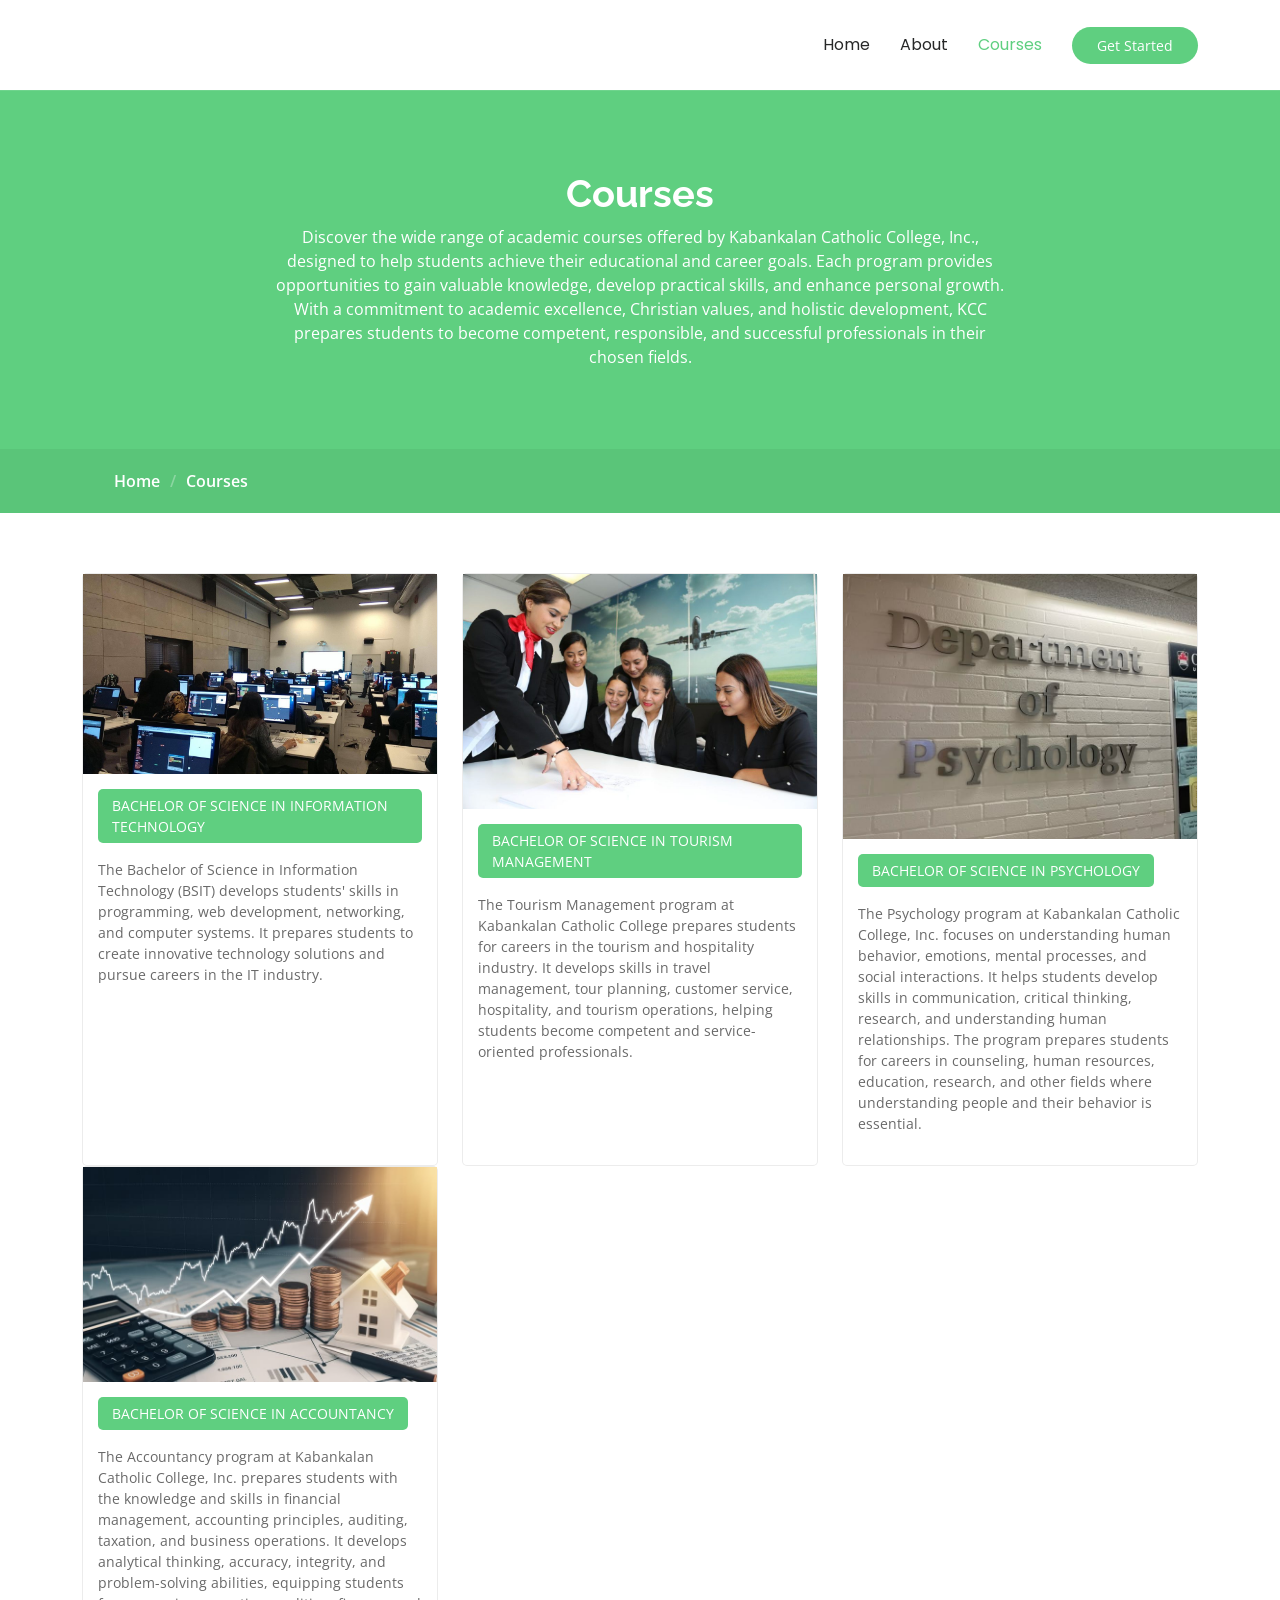
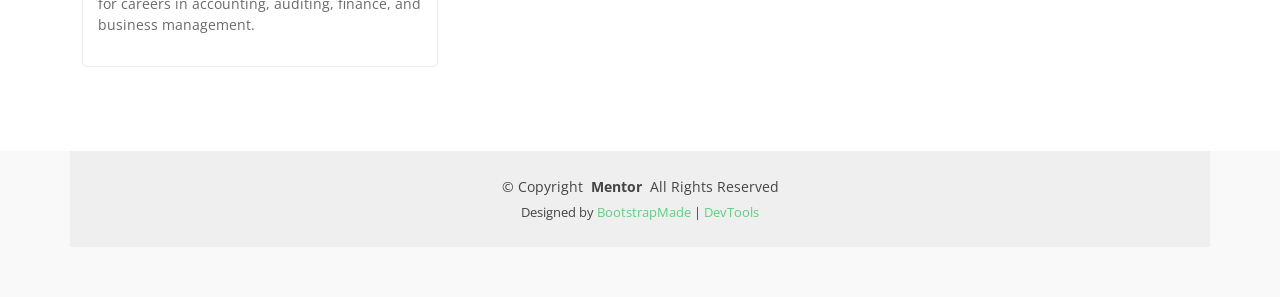
==== commit 55db7edb: "Remove Criminology and Philosophy courses from landing page copy" ====
--- a/anolga-project-2/courses.html
+++ b/anolga-project-2/courses.html
@@ -123,34 +123,6 @@
           <div class="col-lg-4 col-md-6 d-flex align-items-stretch mt-4 mt-lg-0" data-aos="zoom-in"
             data-aos-delay="300">
             <div class="course-item">
-              <img src="assets/img/course/content-pinterest.jpg" class="img-fluid" alt="Crime scene tape for criminology course">
-              <div class="course-content">
-                <div class="d-flex justify-content-between align-items-center mb-3">
-                  <p class="category">BACHELOR OF SCIENCE IN CRIMINOLOGY</p>
-                </div>
-
-                <p class="description">The Criminology program at Kabankalan Catholic College prepares students for careers in law enforcement, public safety, and crime prevention. It develops students' knowledge, discipline, leadership, and skills in criminal justice, investigation, and community service.</p>
-              </div>
-            </div>
-          </div>
-          
-        <div class="col-lg-4 col-md-6 d-flex align-items-stretch mt-4 mt-lg-0" data-aos="zoom-in"
-            data-aos-delay="300">
-            <div class="course-item">
-              <img src="assets/img/course/philosophy-pinterest.jpg" class="img-fluid" alt="Philosophy books on a library shelf">
-              <div class="course-content">
-                <div class="d-flex justify-content-between align-items-center mb-3">
-                  <p class="category">BACHELOR OF SCIENCE IN PHILOSOPHY</p>
-                </div>
-
-                <p class="description">The Philosophy program at Kabankalan Catholic College, Inc. encourages students to develop critical thinking, logical reasoning, ethical awareness, and a deeper understanding of human life and society. It explores fundamental questions about knowledge, truth, morality, existence, and human values, helping students become reflective, responsible, and intellectually open-minded individuals. Through philosophical discussions and analysis, students learn to think independently, make informed decisions, and contribute meaningfully to their communities.</p>
-              </div>
-            </div>
-          </div>
-
-          <div class="col-lg-4 col-md-6 d-flex align-items-stretch mt-4 mt-lg-0" data-aos="zoom-in"
-            data-aos-delay="300">
-            <div class="course-item">
               <img src="assets/img/course/psychology-pinterest.jpg" class="img-fluid" alt="Department of Psychology sign on a wall">
               <div class="course-content">
                 <div class="d-flex justify-content-between align-items-center mb-3">
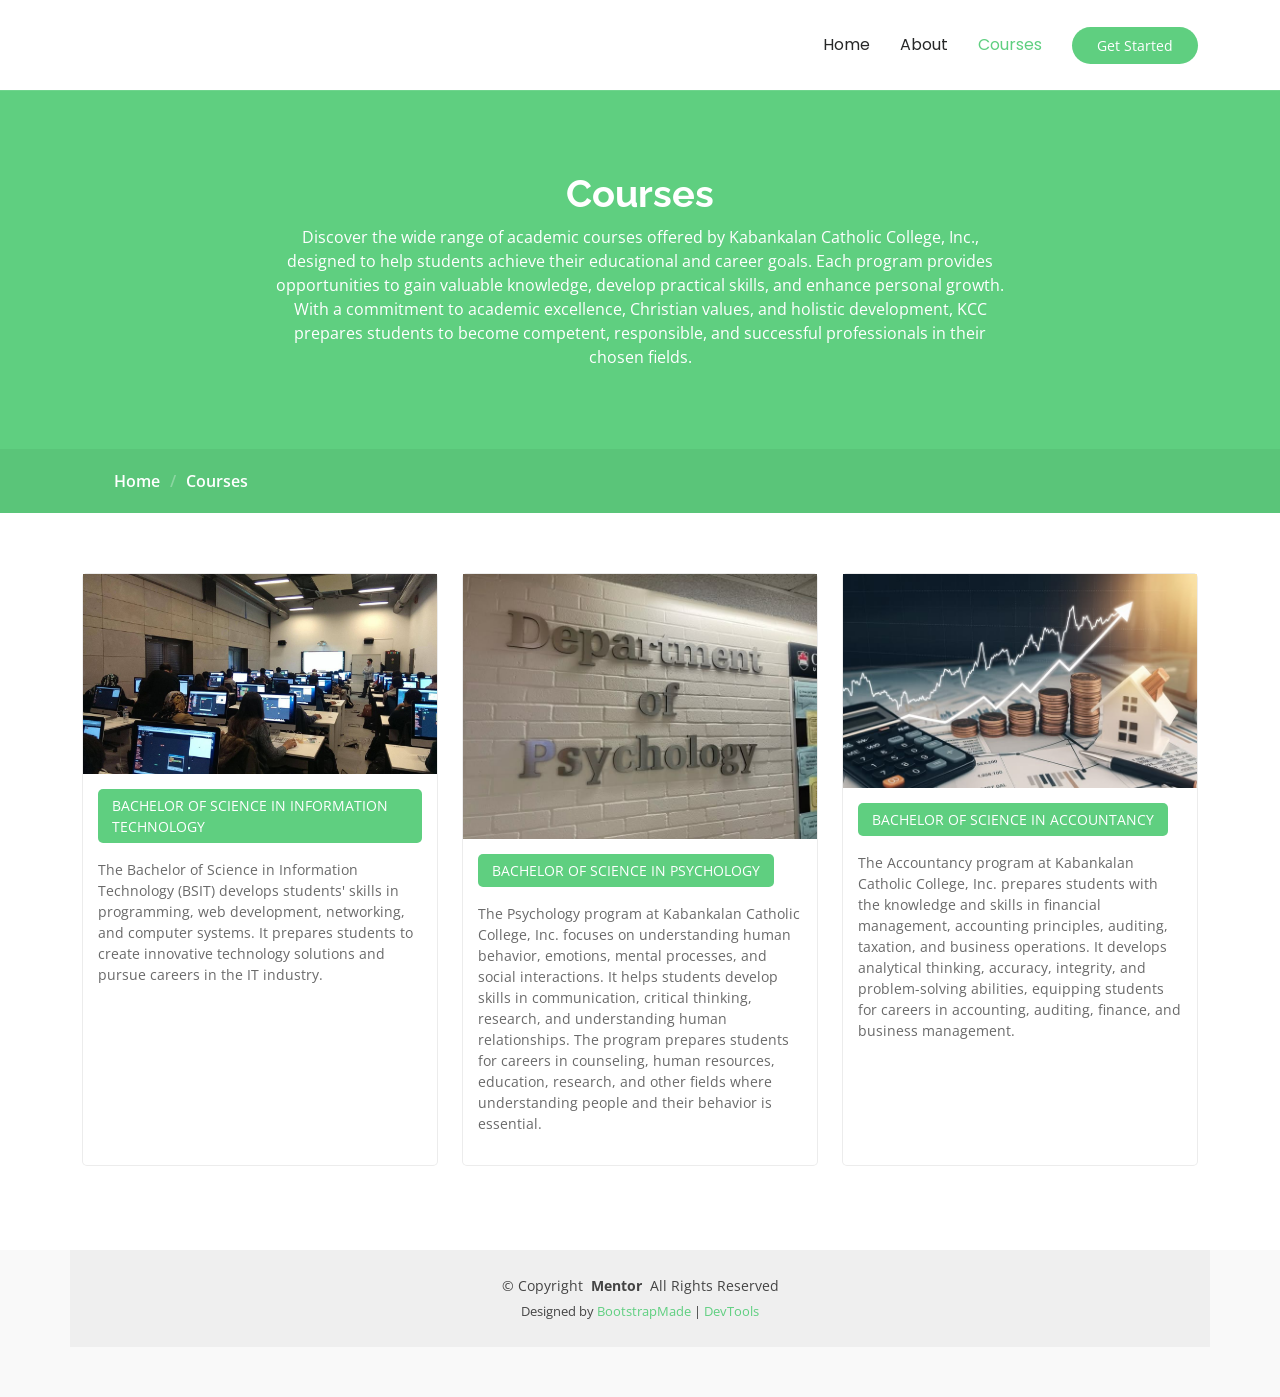
==== commit 5564d0ec: "Remove Tourism Management course card from courses page" ====
--- a/anolga-project-2/courses.html
+++ b/anolga-project-2/courses.html
@@ -4,7 +4,7 @@
 <head>
   <meta charset="utf-8">
   <meta content="width=device-width, initial-scale=1.0" name="viewport">
-  <title>Courses - Mentor Bootstrap Template</title>
+  <title>KCC Landing Page</title>
   <meta name="description" content="">
   <meta name="keywords" content="">
 
@@ -106,20 +106,6 @@
             </div>
           </div> <!-- End Course Item-->
 
-          <div class="col-lg-4 col-md-6 d-flex align-items-stretch mt-4 mt-md-0" data-aos="zoom-in"
-            data-aos-delay="200">
-            <div class="course-item">
-              <img src="assets/img/course/marketing-pinterest.jpg" class="img-fluid" alt="Aviation marketing team reviewing plans">
-              <div class="course-content">
-                <div class="d-flex justify-content-between align-items-center mb-3">
-                  <p class="category">BACHELOR OF SCIENCE IN TOURISM MANAGEMENT</p>
-                </div>
-
-                <p class="description">The Tourism Management program at Kabankalan Catholic College prepares students for careers in the tourism and hospitality industry. It develops skills in travel management, tour planning, customer service, hospitality, and tourism operations, helping students become competent and service-oriented professionals.</p>
-              </div>
-            </div>
-          </div> <!-- End Course Item-->
-
           <div class="col-lg-4 col-md-6 d-flex align-items-stretch mt-4 mt-lg-0" data-aos="zoom-in"
             data-aos-delay="300">
             <div class="course-item">
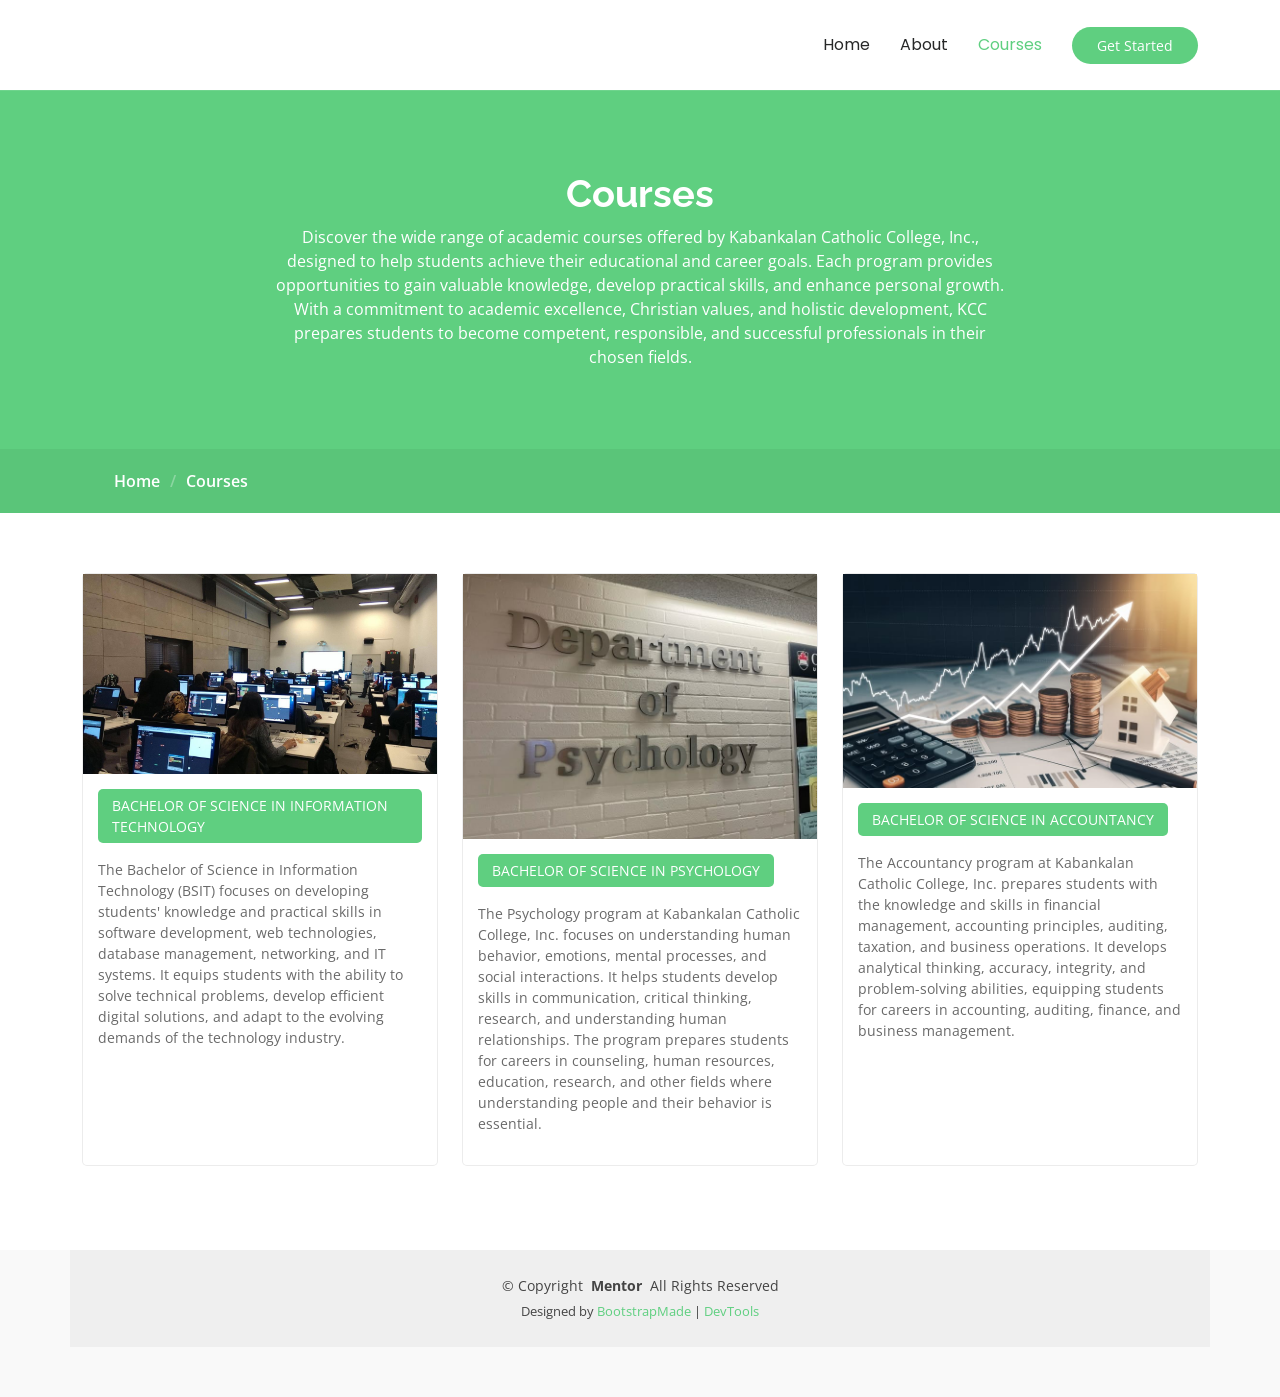
==== commit c8a1c3f7: "Update BSIT program description" ====
--- a/anolga-project-2/courses.html
+++ b/anolga-project-2/courses.html
@@ -101,7 +101,7 @@
                   <p class="category">BACHELOR OF SCIENCE IN INFORMATION TECHNOLOGY</p>
                 </div>
 
-                <p class="description">The Bachelor of Science in Information Technology (BSIT) develops students' skills in programming, web development, networking, and computer systems. It prepares students to create innovative technology solutions and pursue careers in the IT industry.</p>
+                <p class="description">The Bachelor of Science in Information Technology (BSIT) focuses on developing students' knowledge and practical skills in software development, web technologies, database management, networking, and IT systems. It equips students with the ability to solve technical problems, develop efficient digital solutions, and adapt to the evolving demands of the technology industry.</p>
               </div>
             </div>
           </div> <!-- End Course Item-->
